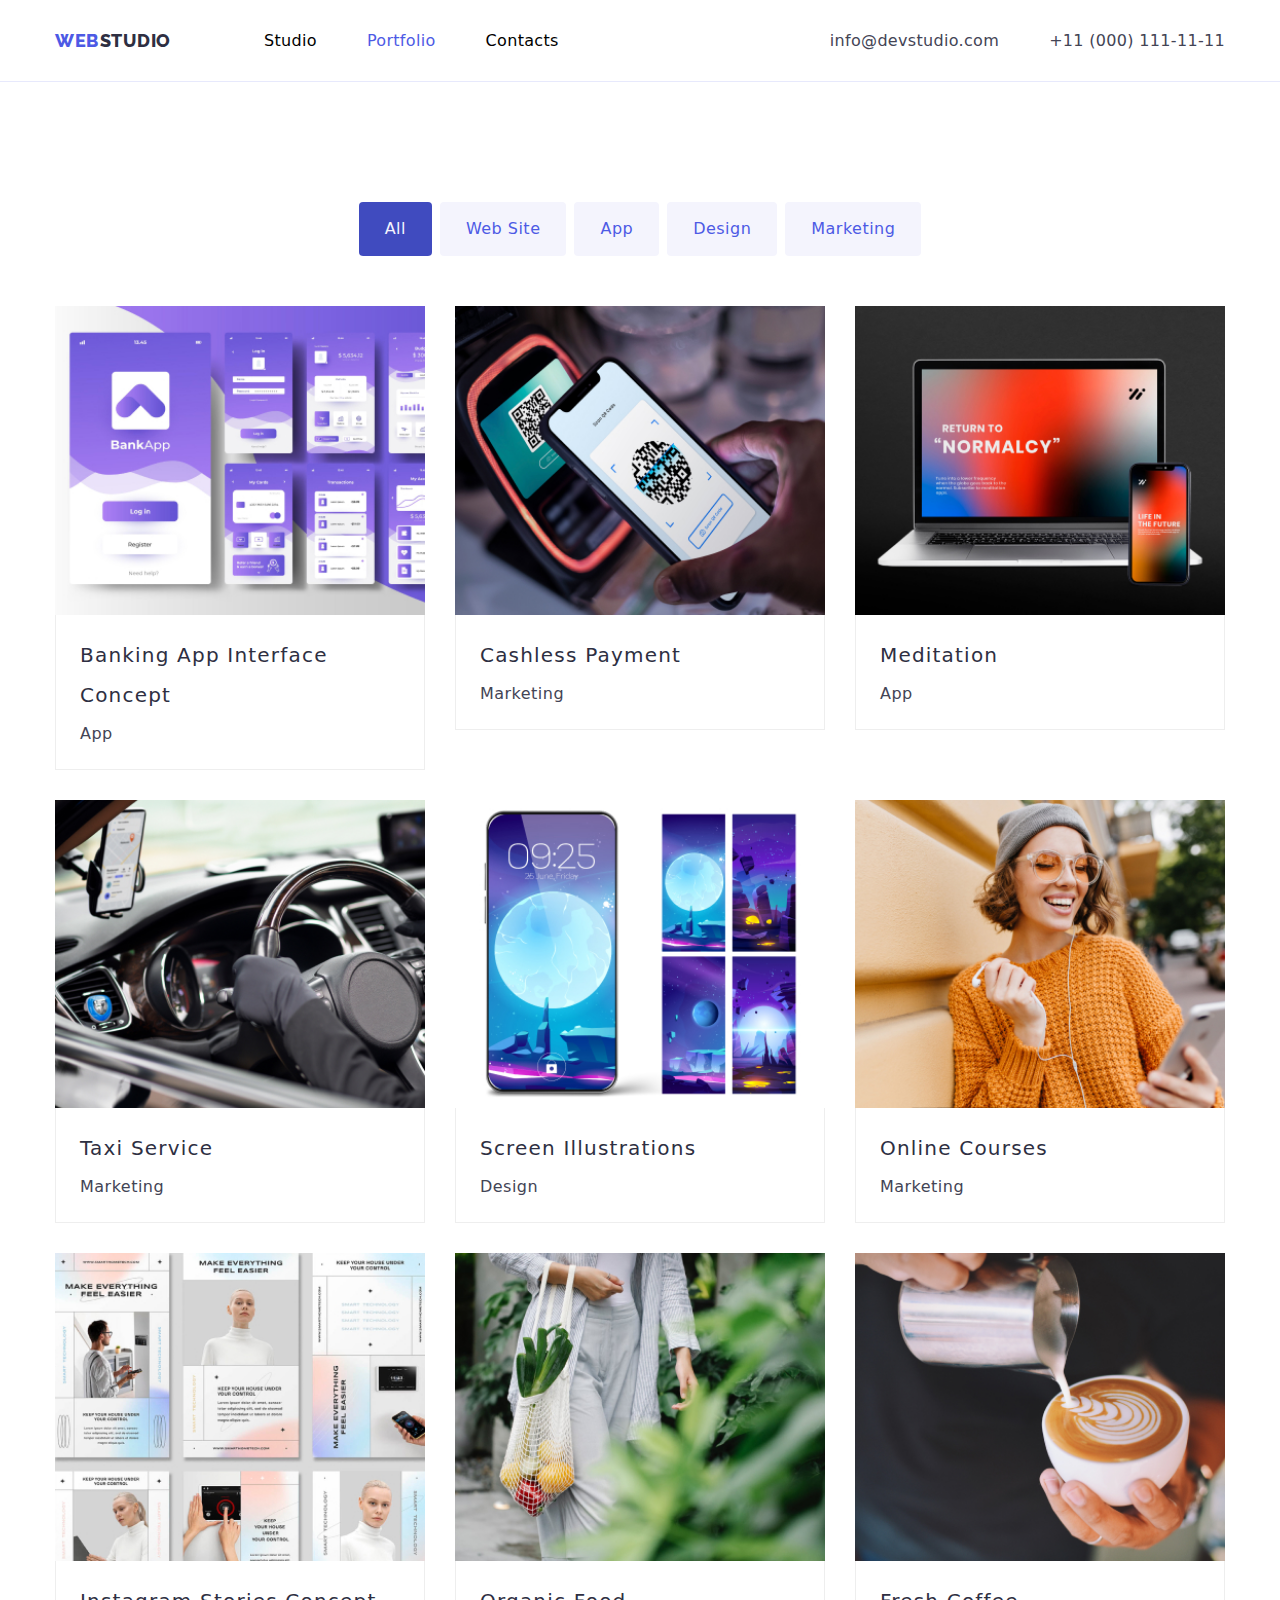
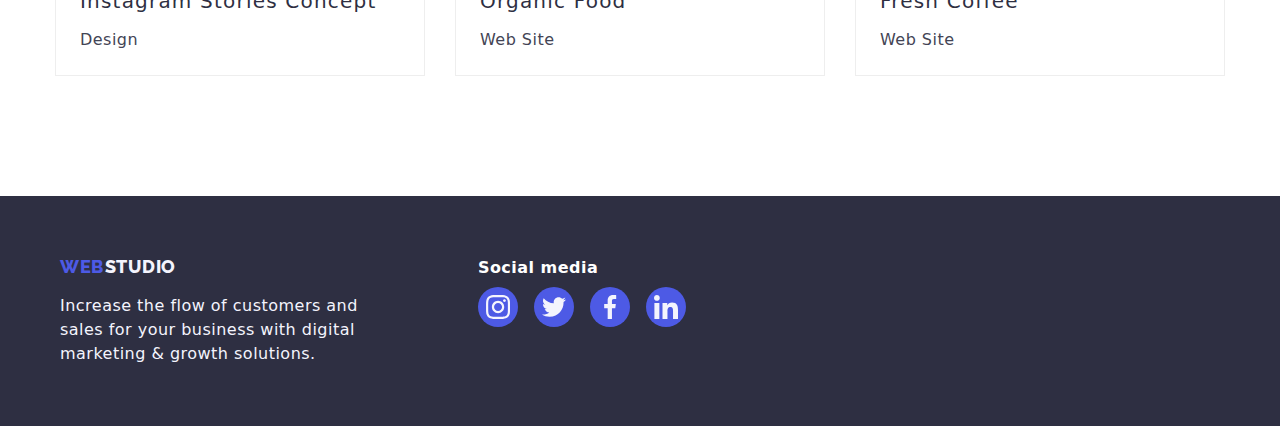
==== portfolio.html @ d1182bad "Create portfolio.html" ====
<!DOCTYPE html>
<html lang="en">
  <head>
    <meta charset="UTF-8" />
    <meta name="viewport" content="width=device-width, initial-scale=1.0" />
    <title>Portfolio</title>
    <link rel="stylesheet" href="./css/styles.css" />
    <link rel="preconnect" href="https://fonts.googleapis.com" />
    <link rel="preconnect" href="https://fonts.gstatic.com" crossorigin />
    <link
      href="https://fonts.googleapis.com/css2?family=Raleway:wght@800&family=Roboto:wght@400;500;700;900&display=swap "
      rel="stylesheet"
    />
    <link
      rel="stylesheet"
      href="https://cdnjs.cloudflare.com/ajax/libs/modern-normalize/2.0.0/modern-normalize.min.css"
    />
  </head>
  <body>
    <!--Header-->
    <header class="page-header">
      <div class="container menu">
        <nav class="navigation">
          <a href="./index.html" class="logo-link">
            <span class="logo">WEB</span>
            <span class="studio">STUDIO</span>
          </a>
          <ul class="nav-menu list">
            <li class="item">
              <a href="./index.html" class="page link">Studio</a>
            </li>

            <li class="item">
              <a href="./portfolio.html" class="page current link">Portfolio</a>
            </li>

            <li class="item">
              <a href="./index.html" class="page link">Contacts</a>
            </li>
          </ul>
        </nav>

        <ul class="contacts-menu list">
          <li class="item">
            <a class="contact link" href="mailto:info@devstudio.com"
              >info@devstudio.com</a
            >
          </li>

          <li class="item">
            <a class="contact link" href="tel:+110001111111"
              >+11 (000) 111-11-11</a
            >
          </li>
        </ul>
      </div>
    </header>

    <main>
      <!--Section 1-->
      <section class="section">
        <div class="container">
          <!--Filters-->
          <ul class="filters list">
            <li class="space">
              <button type="button" class="button filter current">All</button>
            </li>
            <li class="space">
              <button type="button" class="button filter">Web Site</button>
            </li>
            <li class="space">
              <button type="button" class="button filter">App</button>
            </li>
            <li class="space">
              <button type="button" class="button filter">Design</button>
            </li>
            <li class="space">
              <button type="button" class="button filter">Marketing</button>
            </li>
          </ul>

          <!--Projects-->
          <ul class="projects list">
            <li class="project-card">
              <a href="" class="project link">
                <img
                  src="./images/banking.jpg"
                  alt="banking"
                  width="370"
                  height="300"
                />
                <div class="substrate">
                  <h2 class="name">Banking App Interface Concept</h2>
                  <p class="type">App</p>
                </div>
              </a>
            </li>

            <li class="project-card">
              <a href="" class="project link">
                <img
                  src="./images/cashless.jpg"
                  alt="cashless"
                  width="370"
                  height="300"
                />
                <div class="substrate">
                  <h2 class="name">Cashless Payment</h2>
                  <p class="type">Marketing</p>
                </div>
              </a>
            </li>

            <li class="project-card">
              <a href="" class="project link">
                <img
                  src="./images/meditation.jpg"
                  alt="meditation"
                  width="370"
                  height="300"
                />
                <div class="substrate">
                  <h2 class="name">Meditation</h2>
                  <p class="type">App</p>
                </div>
              </a>
            </li>

            <li class="project-card">
              <a href="" class="project link">
                <img
                  src="./images/taxi.jpg"
                  alt="taxi"
                  width="370"
                  height="300"
                />
                <div class="substrate">
                  <h2 class="name">Taxi Service</h2>
                  <p class="type">Marketing</p>
                </div>
              </a>
            </li>

            <li class="project-card">
              <a href="" class="project link">
                <img
                  src="./images/screen.jpg"
                  alt="screen"
                  width="370"
                  height="300"
                />
                <div class="substrate">
                  <h2 class="name">Screen Illustrations</h2>
                  <p class="type">Design</p>
                </div>
              </a>
            </li>

            <li class="project-card">
              <a href="" class="project link">
                <img
                  src="./images/online.jpg"
                  alt="online"
                  width="370"
                  height="300"
                />
                <div class="substrate">
                  <h2 class="name">Online Courses</h2>
                  <p class="type">Marketing</p>
                </div>
              </a>
            </li>

            <li class="project-card">
              <a href="" class="project link">
                <img
                  src="./images/instagram.jpg"
                  alt="instagram"
                  width="370"
                  height="300"
                />
                <div class="substrate">
                  <h2 class="name">Instagram Stories Concept</h2>
                  <p class="type">Design</p>
                </div>
              </a>
            </li>

            <li class="project-card">
              <a href="" class="project link">
                <img
                  src="./images/organic.jpg"
                  alt="organic"
                  width="370"
                  height="300"
                />
                <div class="substrate">
                  <h2 class="name">Organic Food</h2>
                  <p class="type">Web Site</p>
                </div>
              </a>
            </li>

            <li class="project-card">
              <a href="" class="project link">
                <img
                  src="./images/coffee.jpg"
                  alt="coffee"
                  width="370"
                  height="300"
                />
                <div class="substrate">
                  <h2 class="name">Fresh Coffee</h2>
                  <p class="type">Web Site</p>
                </div>
              </a>
            </li>
          </ul>
        </div>
      </section>
    </main>

    <!--Footer-->
    <footer class="page-footer">
      <div class="container">
        <!--Main Footer-->
        <div class="footer">
          <!--Sub Footer 1-->
          <div class="footer-address">
            <a href="./index.html" class="logo-link">
              <span class="logo">WEB</span>
              <span class="studio-footer">STUDIO</span>
            </a>

            <p class="footer-description">
              Increase the flow of customers and<br />
              sales for your business with digital<br />
              marketing & growth solutions.
            </p>
          </div>
          <!--Sub Footer  2-->
          <div class="footer-block">
            <b class="footer-heading">Social media</b>
            <ul class="social-footer list">
              <li class="icon-item">
                <a
                  href="https://instagram.com"
                  class="link"
                  target="_blank"
                  aria-label="Link to Instagram"
                >
                  <svg class="icon" width="24" height="24">
                    <use href="./images/icons.svg#instagram"></use>
                  </svg>
                </a>
              </li>

              <li class="icon-item">
                <a
                  href="https://twitter.com"
                  class="link"
                  target="_blank"
                  aria-label="Link to Twitter"
                >
                  <svg class="icon" width="24" height="24">
                    <use href="./images/icons.svg#twitter"></use>
                  </svg>
                </a>
              </li>

              <li class="icon-item">
                <a
                  href="https://facebook.com"
                  class="link"
                  target="_blank"
                  aria-label="Link to Facebook"
                >
                  <svg class="icon" width="24" height="24">
                    <use href="./images/icons.svg#facebook"></use>
                  </svg>
                </a>
              </li>

              <li class="icon-item">
                <a
                  href="https://linkedin.com"
                  class="link"
                  target="_blank"
                  aria-label="Link to LinkedIn"
                >
                  <svg class="icon" width="24" height="24">
                    <use href="./images/icons.svg#linkedin"></use>
                  </svg>
                </a>
              </li>
            </ul>
          </div>
        </div>
      </div>
    </footer>
  </body>
</html>
---- css/styles.css ----
:root {
  --iriscolor: #4d5ae5;
  --navyblue: #2e2f42;
  --navcolor: black;
  --oceancolor: #404bbf;
  --whitecolor: white;
  --slatecolor: #434455;
  --cloud: #f4f4fd;
  --cornflower: #e7e9fc;
  --green: #31d0aa;
}

h1,
h2,
h3,
h4,
h5,
h6,
p {
  margin: 0;
}

html {
  box-sizing: border-box;
}

*,
*::after,
*::before {
  box-sizing: inherit;
}

img {
  display: block;
  max-width: 100%;
  height: auto;
}

body {
  font-family: "Roboto", sans-serif;
  font-size: 16px;
  letter-spacing: 0.03em;
  color: var(--slatecolor);
  background-color: var(--whitecolor);
}

link {
  text-decoration: none;
  color: inherit;
}

.list {
  list-style-type: none;
  margin: 0;
  padding: 0;
}

.section {
  padding: 120px 0;
}

.section.no-top-padding {
  padding-top: 0;
}

.container {
  margin: 0 auto;
  width: 1200px;
  padding: 0 15px;
}

.menu,
.navigation,
.nav-menu,
.contacts-menu {
  display: flex;
  align-items: center;
}

.logo-link {
  text-decoration: none;
  font-family: "Raleway", sans-serif;
  font-size: 0;
  font-weight: 800;
}

.logo-link > span {
  font-size: 18px;
  line-height: 1.17;
  letter-spacing: 0.04em;
}

.button {
  border-color: transparent;
  font-family: inherit;
  cursor: pointer;
  border-radius: 4px;
  font-size: 16px;
  letter-spacing: 0.03em;
}

.button.primary {
  color: var(--whitecolor);
  background-color: var(--iriscolor);
  line-height: 1.87;
  letter-spacing: 0.06em;
  padding: 16px 32px;
  font-weight: 500;
  box-shadow: 0px 4px 4px rgba(0, 0, 0, 0.15);
}

.link {
  text-decoration: none;
  color: var(--navyblue);
}

.project .name {
  font-size: 20px;
  font-weight: 500;
  line-height: 2;
  letter-spacing: 0.06em;
  color: var(--navyblue);
  margin-bottom: 4px;
}

.project .type {
  color: var(--slatecolor);
  font-weight: 400;
  line-height: 1.87;
  font-size: 16px;
}

.logo {
  color: var(--iriscolor);
}

.studio {
  color: var(--navyblue);
}

.nav-menu .page,
.contacts-menu .contact {
  color: var(--navcolor);
  text-decoration: none;
  font-weight: 500;
  font-size: 16px;
  line-height: 1.15;
  letter-spacing: 0.02em;
  display: block;
  padding-top: 32px;
  padding-bottom: 31px;
}

.page-header {
  border-bottom: 1px solid var(--cornflower);
}

.nav-menu {
  margin-left: 93px;
}

.contacts-menu {
  margin-left: auto;
}

.nav-menu .item:not(:last-child),
.contacts-menu .item:not(:last-child) {
  margin-right: 50px;
}

.what-we-do {
  display: flex;
  flex-wrap: wrap;
  margin-left: -30px;
  margin-top: -30px;
}

.what-we-do .item {
  flex-basis: calc(100% / 3 - 30px);
  margin-left: 30px;
  margin-top: 30px;
}

.projects {
  display: flex;
  flex-wrap: wrap;
  margin-left: -30px;
  margin-top: -30px;
}

.project-card {
  flex-basis: calc(100% / 3 - 30px);
  margin-left: 30px;
  margin-top: 30px;
}

.project-card:hover {
  box-shadow: 0px 2px 1px 0px rgba(46, 47, 66, 0.08), 0px 1px 1px 0px rgba(46, 47, 66, 0.16), 0px 1px 6px 0px rgba(46, 47, 66, 0.08);
}

.filters {
  display: flex;

  justify-content: center;
  margin-bottom: 50px;
}

.filters .space + .space {
  margin-left: 8px;
}

.nav-menu .page:hover,
.nav-menu .page:focus,
.nav-menu .page.current,
.contacts-menu .contact:hover,
.contacts-menu .contact:focus {
  color: var(--iriscolor);
}

.contacts-menu .contact {
  color: var(--slatecolor);
  text-decoration: none;
  font-weight: 400;
  font-size: 16px;
  line-height: 1.15;
  letter-spacing: 0.02em;
}

.hero {
  background: var(--navyblue);
}
.bg-team {
  background-color: var(--cloud);
}

.hero {
  padding: 200px 0;
  text-align: center;
}

.hero {
  padding-top: 188px;
  padding-bottom: 188px;
  background-image: linear-gradient(
      to right,
      rgba(46, 47, 66, 0.7),
      rgba(46, 47, 66, 0.7)
    ),
    url(../images/herobg.png);
  background-repeat: no-repeat;
  background-position: center;
  background-size: cover;
}

.hero-title {
  color: var(--whitecolor);
  font-size: 56px;
  font-weight: 700;
  line-height: 1.17;
  text-align: center;
  letter-spacing: 0.05em;
  margin-bottom: 30px;
}

.button.filter {
  background-color: var(--cloud);
  color: var(--iriscolor);
  font-weight: 500;
  line-height: 1.62;
  padding: 12px 24px;
}

.button.filter:hover,
.button.filter:focus,
.button.filter.current {
  background-color: var(--oceancolor);
  color: var(--cloud);
  box-shadow: 0px 3px 1px rgba(0, 0, 0, 0.1),
    0px 1px 2px rgba(0, 0, 0, 0.08) rgba(0, 0, 0, 0.12);
}

.button.primary:hover,
.button.primary:focus {
  background-color: var(--oceancolor);
  font-weight: 500;
  box-shadow: 0px 2px 2px 0px rgba(0, 0, 0, 0.12),
    0px 2px 1px 0px rgba(0, 0, 0, 0.08), 0px 3px 1px 0px rgba(0, 0, 0, 0.1);
}

.benefits {
  display: flex;
  flex-wrap: wrap;
  margin-left: -30px;
  margin-top: -30px;
}

.benefits .item {
  flex-basis: calc(100% / 4 - 30px);
  margin-left: 30px;
  margin-top: 30px;
}

.benefits .title {
  font-size: 20px;
  font-weight: 500;
  color: var(--navyblue);
  line-height: 1.14;
  margin-bottom: 10px;
}

.benefits .description {
  font-weight: 400;
  font-size: 16px;
  line-height: 1.71;
  color: var(--slatecolor);
}

.section-title {
  color: var(--navyblue);
  font-size: 36px;
  font-weight: 700;
  line-height: 1.17;
  text-align: center;
  margin-bottom: 50px;
}

.svg-box {
  width: 264px;
  height: 112px;
  background-color: var(--cloud);
  display: flex;
  justify-content: center;
  align-items: center;
  border-radius: 4px;
  margin-bottom: 8px;
}

.team .name,
.team .position {
  line-height: 1.19;
  text-align: center;
}

.team .name {
  font-size: 20px;
  font-weight: 500;
  color: var(--navyblue);
  padding-top: 30px;
  padding-bottom: 10px;
}

.team .position {
  color: var(--slatecolor);
  font-size: 16px;
  font-weight: 400;
}

.substrate {
  background-color: var(--whitecolor);
  padding: 20px 24px;
  border: 1px solid #eeeeee;
  border-top: 0;
}

.team {
  display: flex;
  flex-wrap: wrap;
  margin-left: -30px;
  margin-top: -30px;
}

.team .item {
  flex-basis: calc(100% / 4 - 30px);
  margin-left: 30px;
  margin-top: 30px;
  border-radius: 0px 0px 4px 4px;
  padding-bottom: 30px;
  background-color: var(--whitecolor);
  box-shadow: 0px 3px 1px rgba(0, 0, 0, 0.1), 0px 1px 2px rgba(0, 0, 0, 0.08),
    0px 1px 2px rgba(0, 0, 0, 0.12);
}

.social-team {
  padding-top: 10px;
  display: flex;
  justify-content: center;
  gap: 24px;
  margin-top: 8px;
}

.social-team .link {
  width: 100%;
  height: 100%;
  border-radius: 50%;
  display: flex;
  align-items: center;
  justify-content: center;
  background-color: var(--iriscolor);
  color: var(--cloud);
}

.team-social-link:hover,
.team-social-link:focus {
  background-color: var(--oceancolor);
}

.team-social-svg {
  fill: currentColor;
}

.icon-item {
  width: 40px;
  height: 40px;
}

.partners {
  display: flex;
  gap: 24px;
}

.customers-item {
  width: 168px;
  height: 88px;
}

.partners .item {
  width: calc(100% - 150% / 6);
  height: 90px;
}

.partners .link {
  width: 100%;
  height: 100%;
  border: 1px solid #8e8f99;
  border-radius: 5px;
  display: flex;
  justify-content: center;
  align-items: center;
  color: #8e8f99;
}

.partners .link:hover,
.partners .link:focus {
  color: var(--oceancolor);
  border-color: var(--oceancolor);
}

.social-team .link:hover,
.social-team .link:focus {
  background-color: var(--oceancolor);
}

.customers-svg {
  fill: currentColor;
}

.page-footer {
  padding: 60px 0 60px 60px;
  background-color: var(--navyblue);
}

.studio-footer {
  color: var(--cloud);
}

.footer-description {
  color: var(--cloud);
  font-size: 16px;
  font-weight: 400;
  line-height: 1.5;
  padding-top: 17px;
}

.footer-block {
  margin-left: 120px;
}

.footer-heading {
  color: var(--whitecolor);
}

.social-footer {
  padding-top: 10px;
  display: flex;
  justify-content: flex-start;
  gap: 16px;
}

.social-footer .link {
  display: flex;
  width: 100%;
  height: 100%;
  background-color: var(--iriscolor);
  border-radius: 50%;
  align-items: center;
  justify-content: center;
  color: var(--cloud);
}

.social-footer .icon {
  fill: currentColor;
}

.footer {
  display: flex;
  flex-wrap: wrap;
  margin-top: -12px;
  margin-left: -50px;
  align-items: baseline;
}

.footer-address {
  margin-top: 12px;
  margin-left: 25px;
}

.social-footer .link:hover,
.social-footer .link:focus {
  background-color: var(--green);
}

.footer-svg {
  fill: var(--cloud);
}

.backdrop {
  position: fixed;
  top: 0;
  left: 0;
  width: 100%;
  height: 100%;
  background-color: rgba(46, 47, 66, 0.4);
  opacity: 1;
  transition: opacity 250ms cubic-bezier(0.4, 0, 0.2, 1);
}

.modal {
  position: absolute;
  top: 50%;
  left: 50%;
  min-width: 408px;
  min-height: 584px;
  background-color: var(--dairy, #fcfcfc);
  box-shadow: 0px 2px 1px 0px rgba(0, 0, 0, 0.2),
    0px 1px 3px 0px rgba(0, 0, 0, 0.12), 0px 1px 1px 0px rgba(0, 0, 0, 0.14);
  border-radius: 4px;

  transform: translate(-50%, -50%) scale(1);
  transition: transform 250ms cubic-bezier(0.4, 0, 0.2, 1);
}

.backdrop.is-hidden .modal {
  transform: translate(-50%, -50%) scale(0);
}

.modal-close {
  position: absolute;
  top: 8px;
  right: 8px;
  padding: 0;
  display: flex;
  justify-content: center;
  align-items: center;
  width: 30px;
  height: 30px;

  background-color: var(--cornflower, #e7e9fc);
  color: var(--navyblue);
  border: 1px solid rgba(0, 0, 0, 0.1);
  border-radius: 15px;
  cursor: pointer;

  transition: color 250ms cubic-bezier(0.4, 0, 0.2, 1),
    background-color 250ms cubic-bezier(0.4, 0, 0.2, 1);
}

.modal-close-icon {
  fill: currentColor;
}

.modal-close:hover,
.modal-close:focus {
  background-color: var(--ocean);
  color: var(--white);
}

.is-hidden {
  visibility: none;
  opacity: 0;
  pointer-events: none;
}
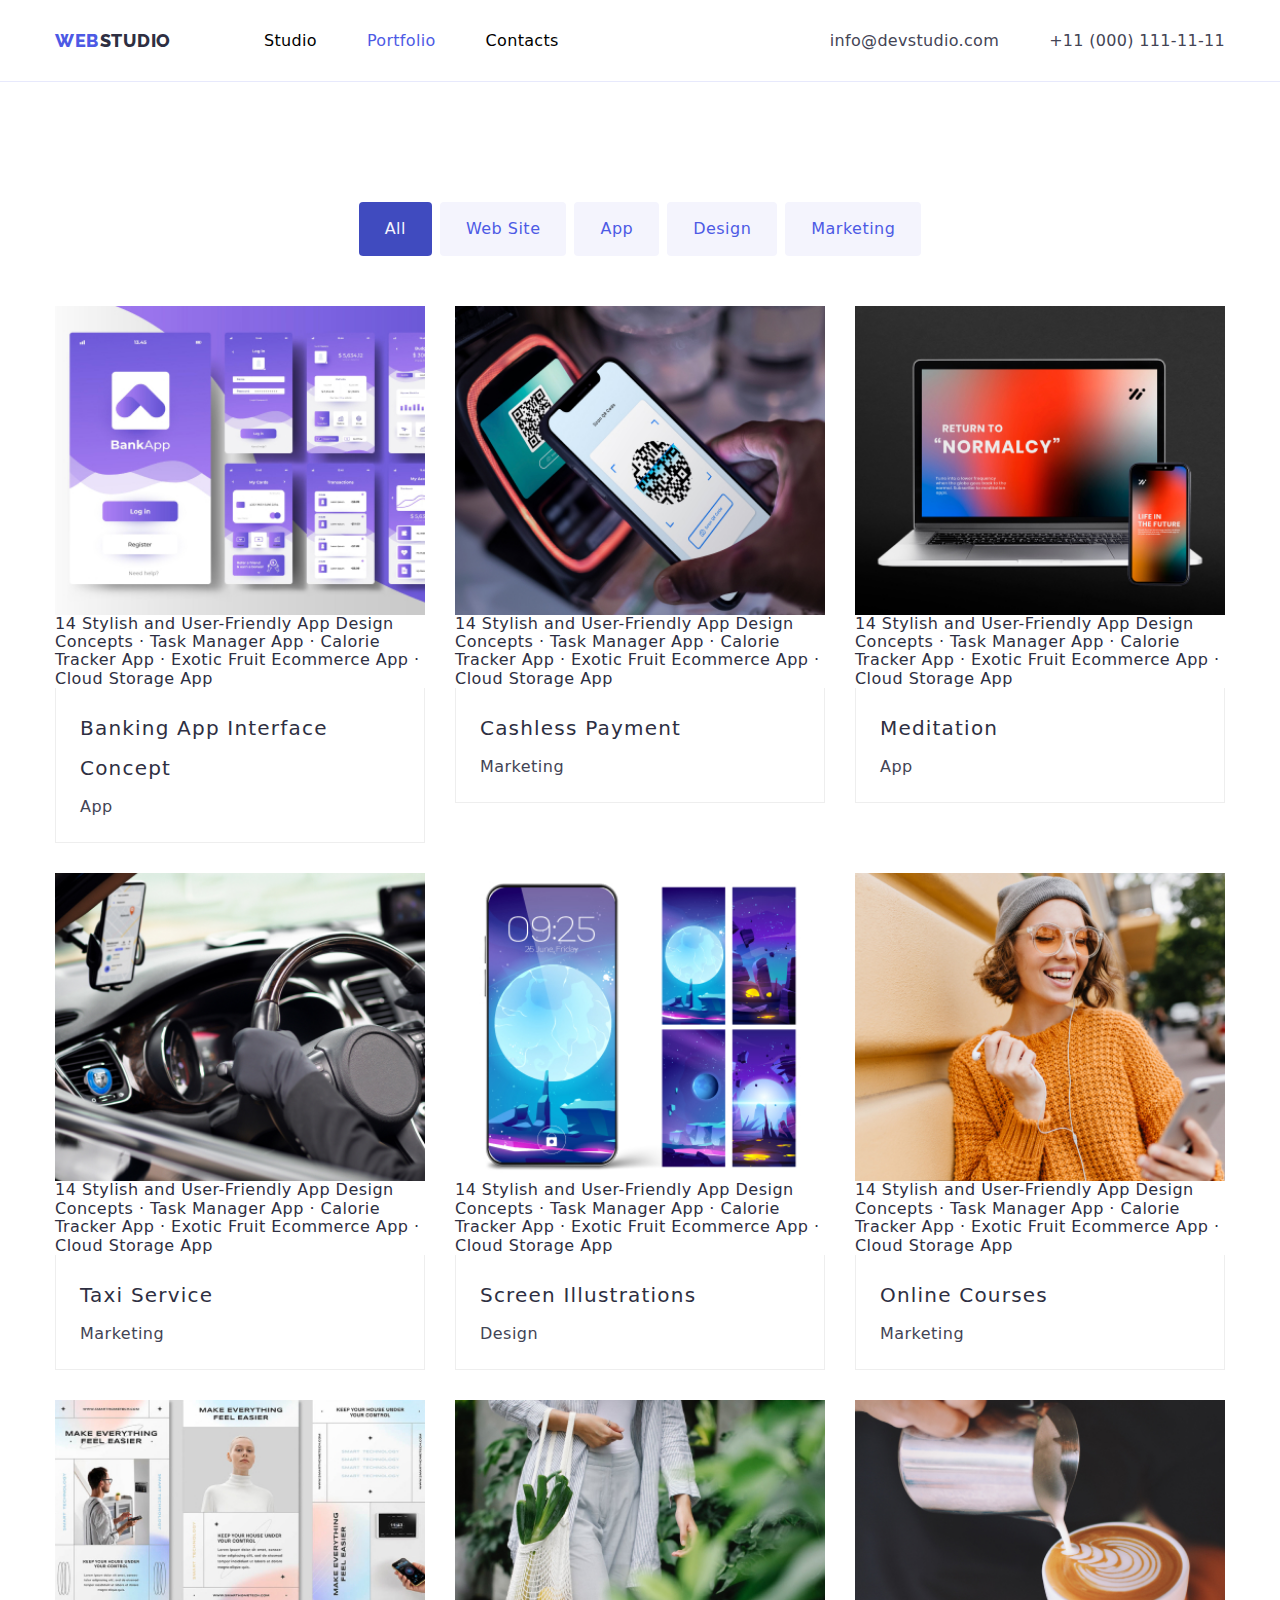
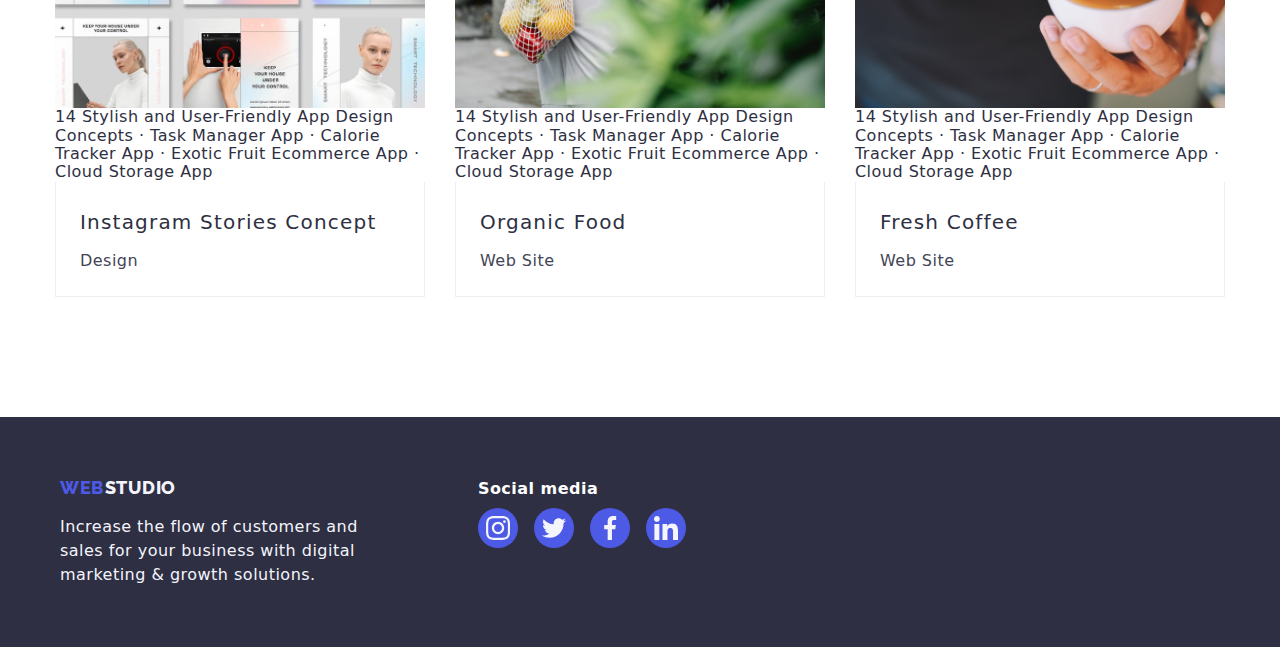
==== commit 4e955bfe: "Update portfolio.html" ====
--- a/portfolio.html
+++ b/portfolio.html
@@ -83,12 +83,19 @@
           <ul class="projects list">
             <li class="project-card">
               <a href="" class="project link">
+                <div class="cover-wrap">
                 <img
                   src="./images/banking.jpg"
                   alt="banking"
                   width="370"
                   height="300"
                 />
+                <p class="cover-text">
+                  14 Stylish and User-Friendly App Design Concepts · Task
+                    Manager App · Calorie Tracker App · Exotic Fruit Ecommerce
+                    App · Cloud Storage App
+                </p>
+              </div>
                 <div class="substrate">
                   <h2 class="name">Banking App Interface Concept</h2>
                   <p class="type">App</p>
@@ -98,12 +105,19 @@
 
             <li class="project-card">
               <a href="" class="project link">
+                <div class="cover-wrap">
                 <img
                   src="./images/cashless.jpg"
                   alt="cashless"
                   width="370"
                   height="300"
                 />
+                <p class="cover-text">
+                  14 Stylish and User-Friendly App Design Concepts · Task
+                    Manager App · Calorie Tracker App · Exotic Fruit Ecommerce
+                    App · Cloud Storage App
+                </p>
+              </div>
                 <div class="substrate">
                   <h2 class="name">Cashless Payment</h2>
                   <p class="type">Marketing</p>
@@ -113,12 +127,19 @@
 
             <li class="project-card">
               <a href="" class="project link">
+                <div class="cover-wrap">
                 <img
                   src="./images/meditation.jpg"
                   alt="meditation"
                   width="370"
                   height="300"
                 />
+                <p class="cover-text">
+                  14 Stylish and User-Friendly App Design Concepts · Task
+                    Manager App · Calorie Tracker App · Exotic Fruit Ecommerce
+                    App · Cloud Storage App
+                </p>
+                </div>
                 <div class="substrate">
                   <h2 class="name">Meditation</h2>
                   <p class="type">App</p>
@@ -128,12 +149,19 @@
 
             <li class="project-card">
               <a href="" class="project link">
+                <div class="cover-wrap">
                 <img
                   src="./images/taxi.jpg"
                   alt="taxi"
                   width="370"
                   height="300"
                 />
+                <p class="cover-text">
+                  14 Stylish and User-Friendly App Design Concepts · Task
+                    Manager App · Calorie Tracker App · Exotic Fruit Ecommerce
+                    App · Cloud Storage App
+                </p>
+                </div>
                 <div class="substrate">
                   <h2 class="name">Taxi Service</h2>
                   <p class="type">Marketing</p>
@@ -143,12 +171,19 @@
 
             <li class="project-card">
               <a href="" class="project link">
+                <div class="cover-wrap">
                 <img
                   src="./images/screen.jpg"
                   alt="screen"
                   width="370"
                   height="300"
                 />
+                <p class="cover-text">
+                  14 Stylish and User-Friendly App Design Concepts · Task
+                    Manager App · Calorie Tracker App · Exotic Fruit Ecommerce
+                    App · Cloud Storage App
+                </p>
+                </div>
                 <div class="substrate">
                   <h2 class="name">Screen Illustrations</h2>
                   <p class="type">Design</p>
@@ -158,12 +193,19 @@
 
             <li class="project-card">
               <a href="" class="project link">
+                <div class="cover-wrap">
                 <img
                   src="./images/online.jpg"
                   alt="online"
                   width="370"
                   height="300"
                 />
+                <p class="cover-text">
+                  14 Stylish and User-Friendly App Design Concepts · Task
+                    Manager App · Calorie Tracker App · Exotic Fruit Ecommerce
+                    App · Cloud Storage App
+                </p>
+                </div>
                 <div class="substrate">
                   <h2 class="name">Online Courses</h2>
                   <p class="type">Marketing</p>
@@ -173,12 +215,19 @@
 
             <li class="project-card">
               <a href="" class="project link">
+                <div class="cover-wrap">
                 <img
                   src="./images/instagram.jpg"
                   alt="instagram"
                   width="370"
                   height="300"
                 />
+                <p class="cover-text">
+                  14 Stylish and User-Friendly App Design Concepts · Task
+                    Manager App · Calorie Tracker App · Exotic Fruit Ecommerce
+                    App · Cloud Storage App
+                </p>
+                </div>
                 <div class="substrate">
                   <h2 class="name">Instagram Stories Concept</h2>
                   <p class="type">Design</p>
@@ -188,12 +237,19 @@
 
             <li class="project-card">
               <a href="" class="project link">
+                <div class="cover-wrap">
                 <img
                   src="./images/organic.jpg"
                   alt="organic"
                   width="370"
                   height="300"
                 />
+                <p class="cover-text">
+                  14 Stylish and User-Friendly App Design Concepts · Task
+                    Manager App · Calorie Tracker App · Exotic Fruit Ecommerce
+                    App · Cloud Storage App
+                </p>
+                </div>
                 <div class="substrate">
                   <h2 class="name">Organic Food</h2>
                   <p class="type">Web Site</p>
@@ -203,12 +259,19 @@
 
             <li class="project-card">
               <a href="" class="project link">
+                <div class="cover-wrap">
                 <img
                   src="./images/coffee.jpg"
                   alt="coffee"
                   width="370"
                   height="300"
                 />
+                <p class="cover-text">
+                  14 Stylish and User-Friendly App Design Concepts · Task
+                    Manager App · Calorie Tracker App · Exotic Fruit Ecommerce
+                    App · Cloud Storage App
+                </p>
+                </div>
                 <div class="substrate">
                   <h2 class="name">Fresh Coffee</h2>
                   <p class="type">Web Site</p>
--- a/css/styles.css
+++ b/css/styles.css
@@ -8,6 +8,7 @@
   --cloud: #f4f4fd;
   --cornflower: #e7e9fc;
   --green: #31d0aa;
+  --dairy: #fcfcfc;
 }
 
 h1,
@@ -166,6 +167,31 @@
 .nav-menu .item:not(:last-child),
 .contacts-menu .item:not(:last-child) {
   margin-right: 50px;
+}
+
+.navigation .active:hover::after,
+.navigation .active:focus::after {
+  border: 2px solid var(--oceancolor);
+  background-color: var(--oceancolor);
+  width: 100%;
+}
+
+.navigation .active::after {
+  content: "";
+  border: 2px solid var(--oceancolor);
+  border-radius: 2px;
+  background-color: var(--oceancolor);
+  height: 4px;
+  width: 100%;
+  position: absolute;
+  left: 0;
+  bottom: -2px;
+}
+
+.navigation .active,
+.navigation:hover,
+.navigation:focus {
+  color: var(--oceancolor, #404bbf);
 }
 
 .what-we-do {
@@ -580,8 +606,8 @@
 
 .modal-close:hover,
 .modal-close:focus {
-  background-color: var(--ocean);
-  color: var(--white);
+  background-color: var(--oceancolor);
+  color: var(--whitecolor);
 }
 
 .is-hidden {
